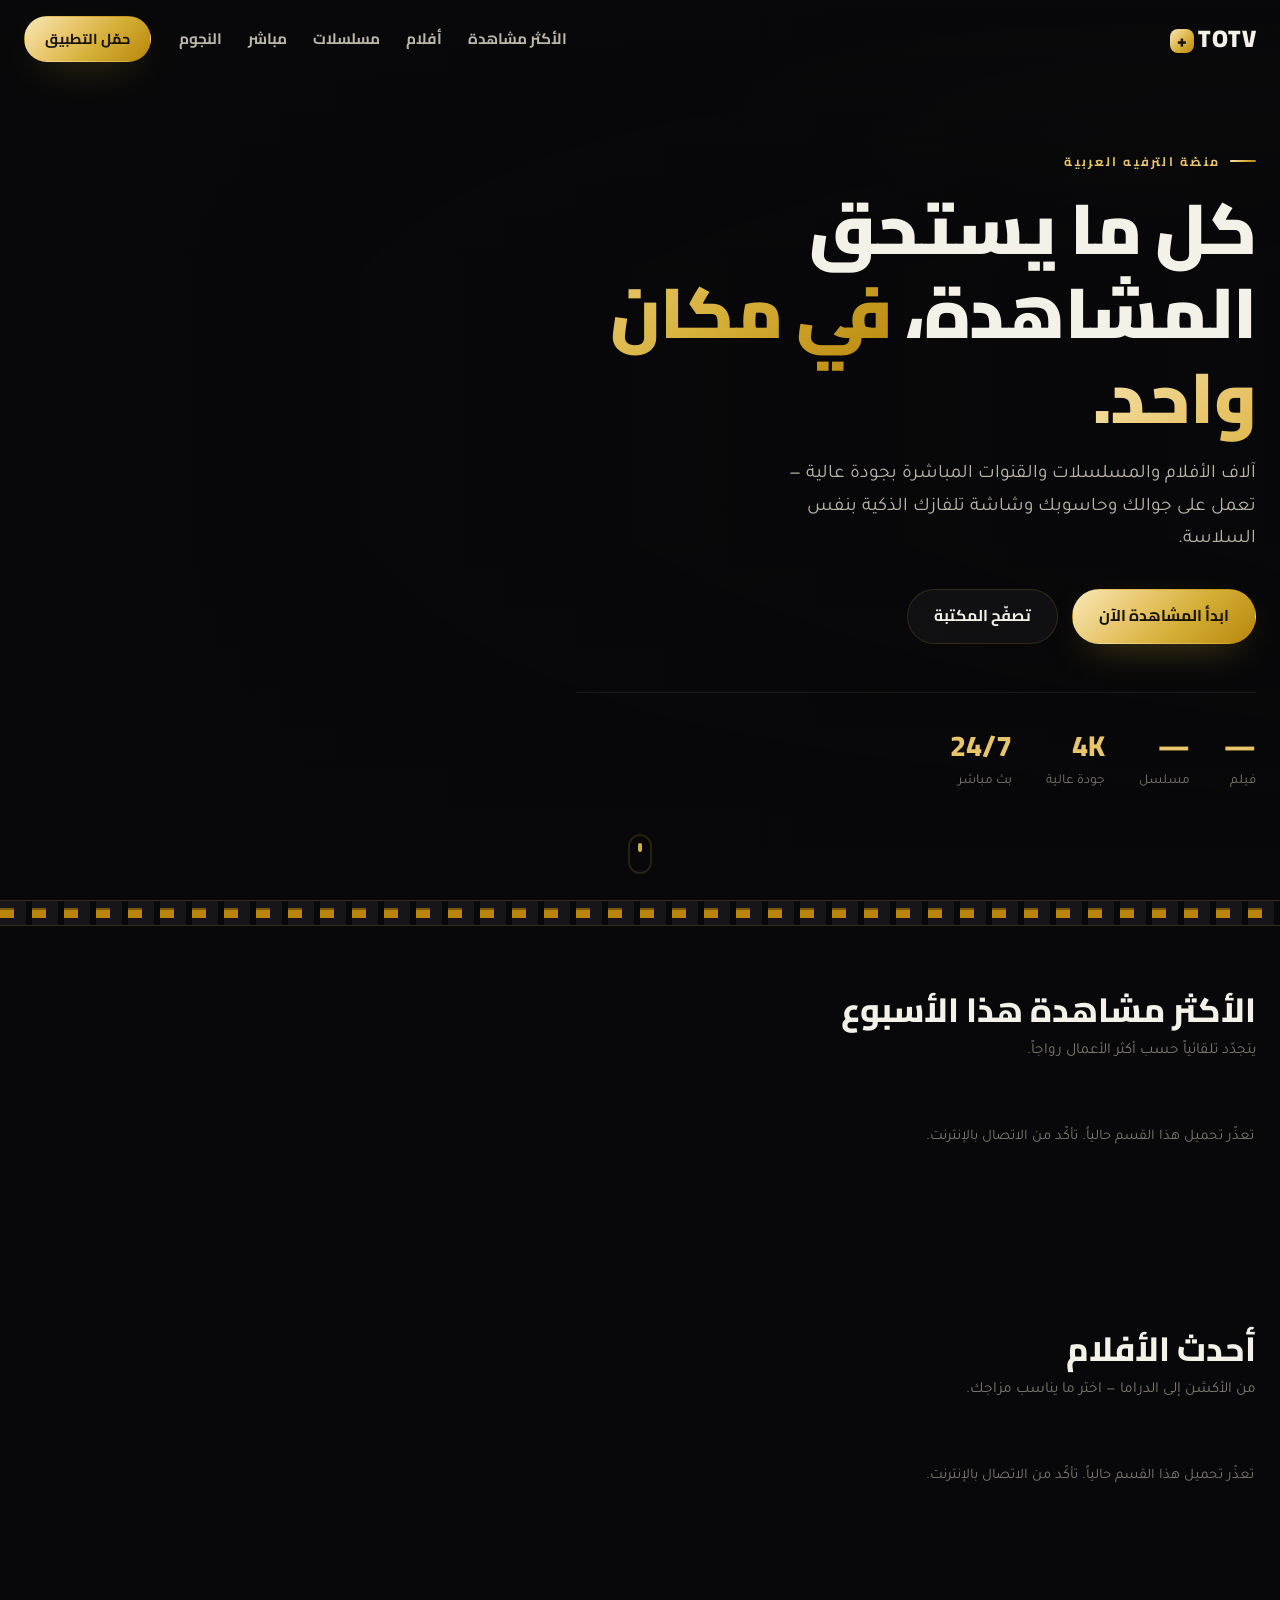
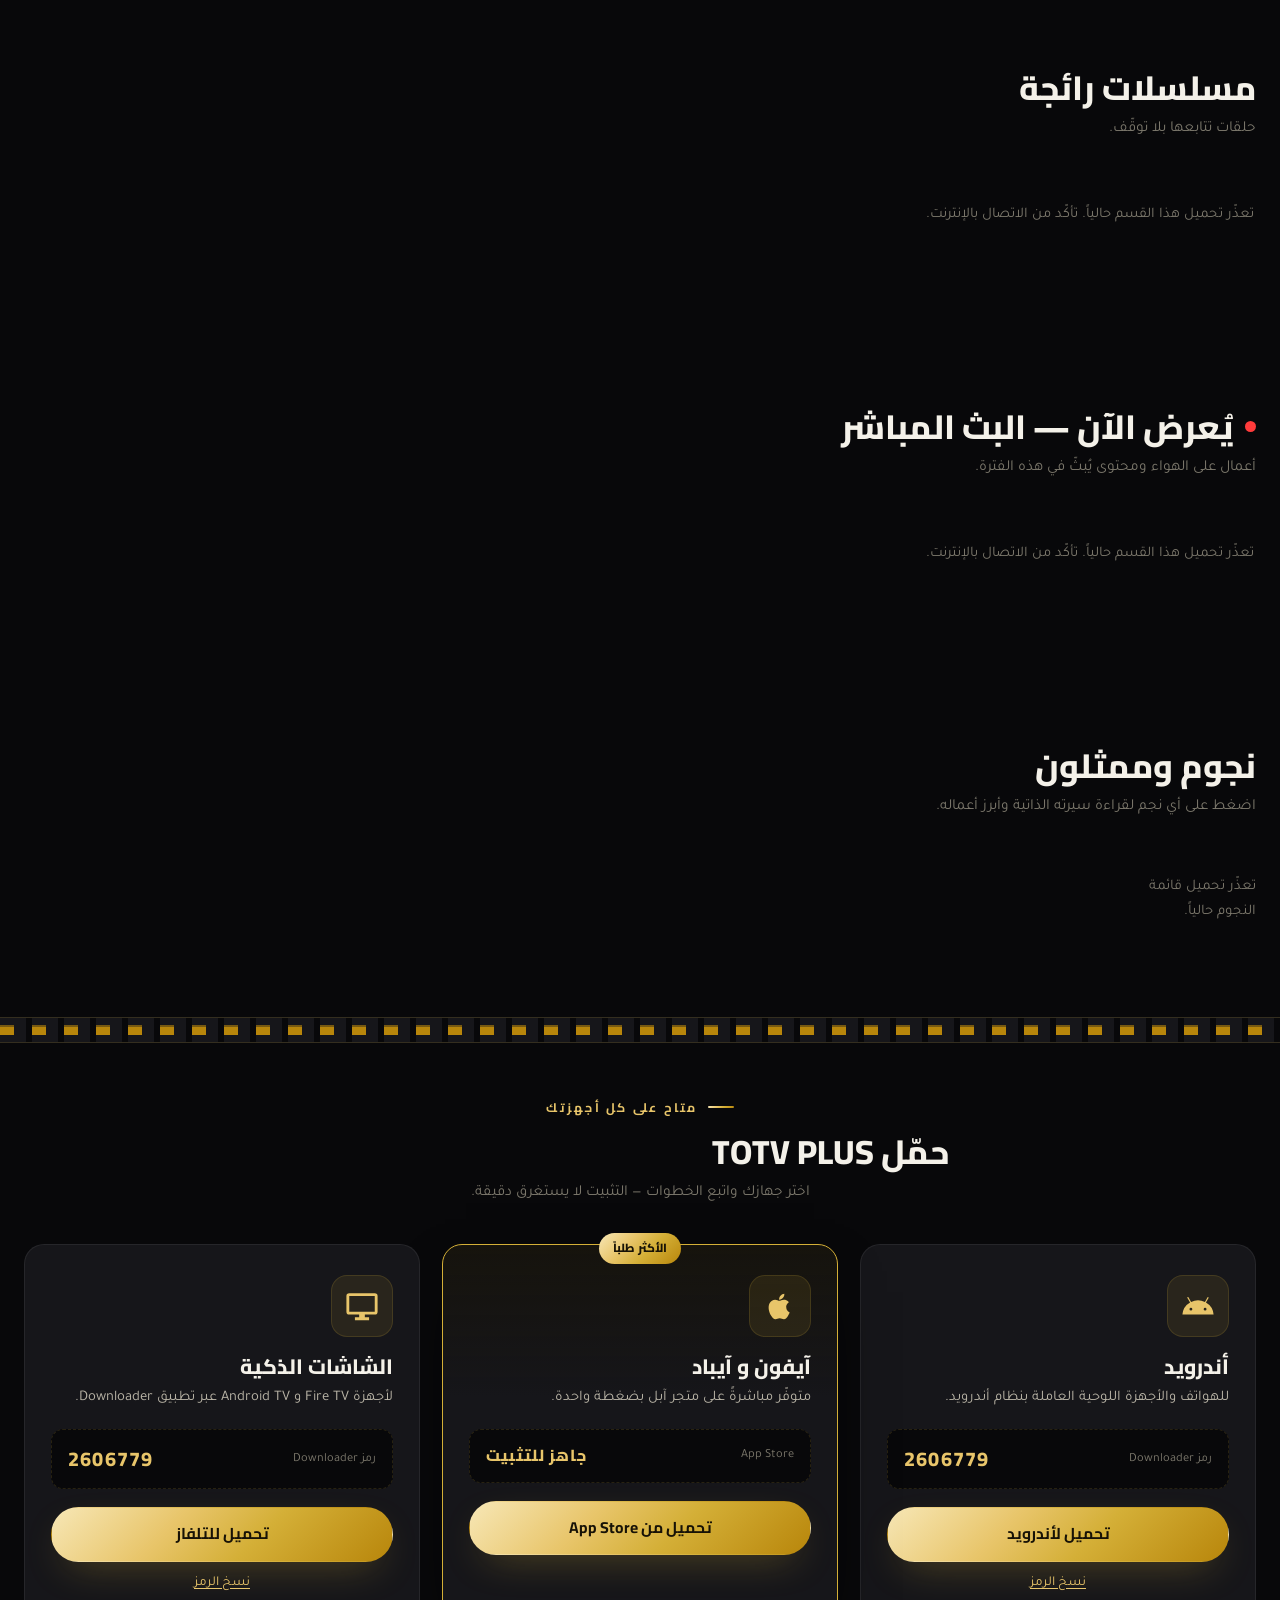
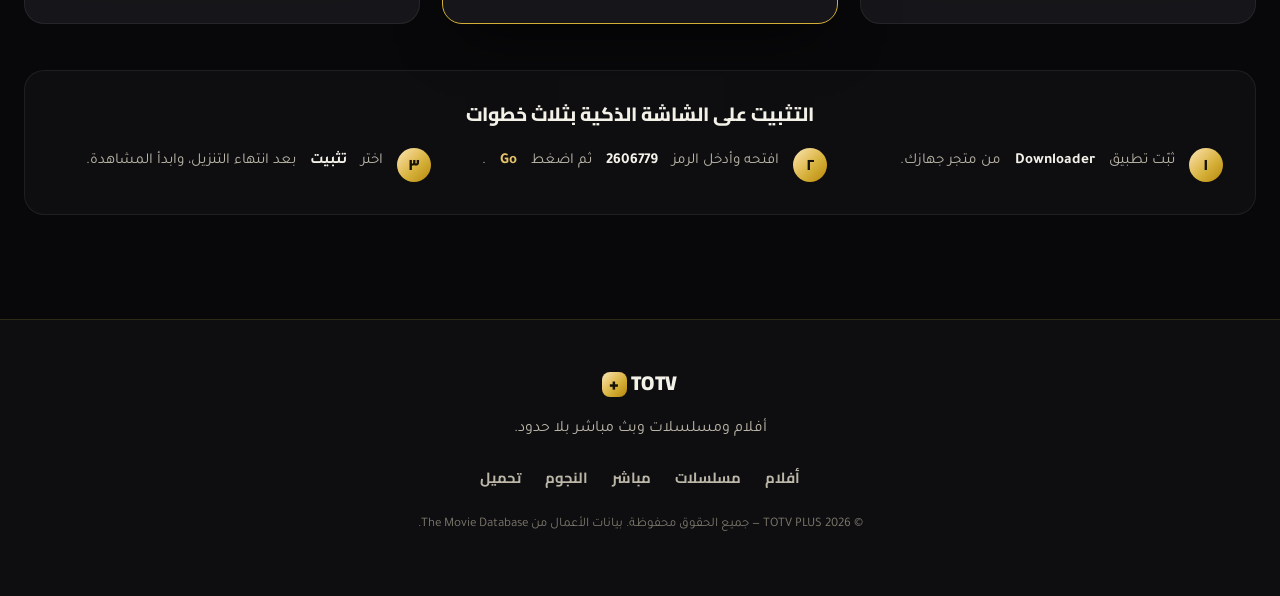
==== index.html @ a24df3a3 "Add files via upload" ====
<!DOCTYPE html>
<html lang="ar" dir="rtl">
<head>
  <meta charset="UTF-8" />
  <meta name="viewport" content="width=device-width, initial-scale=1.0, viewport-fit=cover" />
  <title>TOTV PLUS — أفلام ومسلسلات وبث مباشر بلا حدود</title>
  <meta name="description" content="TOTV PLUS تطبيق ترفيهي عربي لمشاهدة أحدث الأفلام والمسلسلات والبث المباشر بجودة عالية على الجوال والكمبيوتر والشاشات الذكية." />
  <meta name="theme-color" content="#08080A" />

  <!-- مشاركة على وسائل التواصل -->
  <meta property="og:title" content="TOTV PLUS" />
  <meta property="og:description" content="أفلام ومسلسلات وبث مباشر بلا حدود — حمّل التطبيق الآن." />
  <meta property="og:type" content="website" />

  <!-- الخطوط العربية -->
  <link rel="preconnect" href="https://fonts.googleapis.com" />
  <link rel="preconnect" href="https://fonts.gstatic.com" crossorigin />
  <link href="https://fonts.googleapis.com/css2?family=Cairo:wght@500;700;800;900&family=Tajawal:wght@400;500;700&display=swap" rel="stylesheet" />

  <link rel="stylesheet" href="assets/css/style.css" />
</head>
<body>

  <!-- ====================== شريط التنقّل ====================== -->
  <header class="nav" id="nav">
    <div class="nav__inner">
      <a class="brand" href="#top" aria-label="TOTV PLUS الصفحة الرئيسية">
        <span class="brand__mark">TOTV</span><span class="brand__plus">+</span>
      </a>

      <nav class="nav__links" aria-label="التنقّل الرئيسي">
        <a href="#trending">الأكثر مشاهدة</a>
        <a href="#movies">أفلام</a>
        <a href="#series">مسلسلات</a>
        <a href="#live">مباشر</a>
        <a href="#stars">النجوم</a>
      </nav>

      <a href="#download" class="btn btn--gold nav__cta">حمّل التطبيق</a>
    </div>
  </header>

  <main id="top">

    <!-- ====================== الواجهة الرئيسية (Hero) ====================== -->
    <section class="hero" id="hero">
      <!-- جدار البوسترات يُملأ تلقائياً من قاعدة الأفلام -->
      <div class="hero__wall" id="posterWall" aria-hidden="true"></div>
      <div class="hero__veil" aria-hidden="true"></div>

      <div class="hero__content">
        <p class="eyebrow">منصّة الترفيه العربية</p>
        <h1 class="hero__title">
          كل ما يستحق المشاهدة،
          <span class="gold-text">في مكان واحد.</span>
        </h1>
        <p class="hero__sub">
          آلاف الأفلام والمسلسلات والقنوات المباشرة بجودة عالية —
          تعمل على جوالك وحاسوبك وشاشة تلفازك الذكية بنفس السلاسة.
        </p>

        <div class="hero__actions">
          <a href="#download" class="btn btn--gold">ابدأ المشاهدة الآن</a>
          <a href="#trending" class="btn btn--ghost">تصفّح المكتبة</a>
        </div>

        <ul class="hero__stats" id="heroStats">
          <li><strong id="statMovies">—</strong><span>فيلم</span></li>
          <li><strong id="statSeries">—</strong><span>مسلسل</span></li>
          <li><strong>4K</strong><span>جودة عالية</span></li>
          <li><strong>24/7</strong><span>بث مباشر</span></li>
        </ul>
      </div>

      <div class="hero__scroll" aria-hidden="true"><span></span></div>
    </section>

    <!-- شريط شريط الفيلم الفاصل -->
    <div class="filmstrip" role="presentation"></div>

    <!-- ====================== الأكثر مشاهدة ====================== -->
    <section class="rail-section" id="trending">
      <div class="section-head">
        <h2 class="section-title">الأكثر مشاهدة هذا الأسبوع</h2>
        <p class="section-note">يتجدّد تلقائياً حسب أكثر الأعمال رواجاً.</p>
      </div>
      <div class="rail" data-rail="trending" aria-label="الأعمال الرائجة"></div>
    </section>

    <!-- ====================== أفلام ====================== -->
    <section class="rail-section" id="movies">
      <div class="section-head">
        <h2 class="section-title">أحدث الأفلام</h2>
        <p class="section-note">من الأكشن إلى الدراما — اختر ما يناسب مزاجك.</p>
      </div>
      <div class="rail" data-rail="movies" aria-label="قائمة الأفلام"></div>
    </section>

    <!-- ====================== مسلسلات ====================== -->
    <section class="rail-section" id="series">
      <div class="section-head">
        <h2 class="section-title">مسلسلات رائجة</h2>
        <p class="section-note">حلقات تتابعها بلا توقّف.</p>
      </div>
      <div class="rail" data-rail="series" aria-label="قائمة المسلسلات"></div>
    </section>

    <!-- ====================== مباشر ====================== -->
    <section class="rail-section" id="live">
      <div class="section-head">
        <h2 class="section-title">
          <span class="live-dot" aria-hidden="true"></span> يُعرض الآن — البث المباشر
        </h2>
        <p class="section-note">أعمال على الهواء ومحتوى يُبثّ في هذه الفترة.</p>
      </div>
      <div class="rail" data-rail="live" aria-label="المحتوى المباشر"></div>
    </section>

    <!-- ====================== النجوم ====================== -->
    <section class="stars-section" id="stars">
      <div class="section-head">
        <h2 class="section-title">نجوم وممثلون</h2>
        <p class="section-note">اضغط على أي نجم لقراءة سيرته الذاتية وأبرز أعماله.</p>
      </div>
      <div class="stars-grid" id="starsGrid" aria-label="قائمة النجوم"></div>
    </section>

    <div class="filmstrip" role="presentation"></div>

    <!-- ====================== التحميل ====================== -->
    <section class="download" id="download">
      <div class="section-head section-head--center">
        <p class="eyebrow">متاح على كل أجهزتك</p>
        <h2 class="section-title">حمّل TOTV PLUS</h2>
        <p class="section-note">اختر جهازك واتبع الخطوات — التثبيت لا يستغرق دقيقة.</p>
      </div>

      <div class="dl-grid">
        <!-- أندرويد -->
        <article class="dl-card">
          <div class="dl-card__icon" aria-hidden="true">
            <svg viewBox="0 0 24 24" width="34" height="34"><path fill="currentColor" d="M17.6 9.48l1.84-3.18a.4.4 0 00-.69-.4l-1.86 3.23a11.4 11.4 0 00-9.78 0L5.25 5.9a.4.4 0 10-.69.4L6.4 9.48A10.8 10.8 0 001 18h22a10.8 10.8 0 00-5.4-8.52M7 15.25a1 1 0 110-2 1 1 0 010 2m10 0a1 1 0 110-2 1 1 0 010 2"/></svg>
          </div>
          <h3>أندرويد</h3>
          <p>للهواتف والأجهزة اللوحية العاملة بنظام أندرويد.</p>
          <div class="dl-code">
            <span class="dl-code__label">رمز Downloader</span>
            <span class="dl-code__value" id="codeAndroid">2606779</span>
          </div>
          <a class="btn btn--gold btn--block" id="btnAndroid" href="#" target="_blank" rel="noopener">تحميل لأندرويد</a>
          <button class="dl-copy" data-copy="androidCode">نسخ الرمز</button>
        </article>

        <!-- آيفون -->
        <article class="dl-card dl-card--feature">
          <div class="dl-card__icon" aria-hidden="true">
            <svg viewBox="0 0 24 24" width="34" height="34"><path fill="currentColor" d="M16.36 12.78c-.02-2.3 1.88-3.4 1.96-3.46-1.07-1.56-2.73-1.78-3.32-1.8-1.41-.14-2.76.83-3.48.83-.72 0-1.83-.81-3-.79-1.55.02-2.98.9-3.78 2.29-1.61 2.8-.41 6.94 1.16 9.21.77 1.11 1.69 2.36 2.9 2.31 1.16-.05 1.6-.75 3-.75 1.39 0 1.79.75 3.01.72 1.24-.02 2.03-1.13 2.79-2.25.88-1.29 1.24-2.54 1.26-2.6-.03-.01-2.42-.93-2.44-3.66M14.1 6.24c.64-.78 1.07-1.85.95-2.94-.92.04-2.04.62-2.7 1.39-.59.68-1.11 1.78-.97 2.83 1.03.08 2.08-.52 2.72-1.28"/></svg>
          </div>
          <h3>آيفون و آيباد</h3>
          <p>متوفّر مباشرةً على متجر آبل بضغطة واحدة.</p>
          <div class="dl-code dl-code--store">
            <span class="dl-code__label">App Store</span>
            <span class="dl-code__value">جاهز للتثبيت</span>
          </div>
          <a class="btn btn--gold btn--block" id="btnIos" href="#" target="_blank" rel="noopener">تحميل من App Store</a>
          <span class="dl-card__tag">الأكثر طلباً</span>
        </article>

        <!-- الشاشات الذكية -->
        <article class="dl-card">
          <div class="dl-card__icon" aria-hidden="true">
            <svg viewBox="0 0 24 24" width="34" height="34"><path fill="currentColor" d="M21 3H3a2 2 0 00-2 2v11a2 2 0 002 2h7v2H7v2h10v-2h-3v-2h7a2 2 0 002-2V5a2 2 0 00-2-2m0 13H3V5h18z"/></svg>
          </div>
          <h3>الشاشات الذكية</h3>
          <p>لأجهزة Fire TV و Android TV عبر تطبيق Downloader.</p>
          <div class="dl-code">
            <span class="dl-code__label">رمز Downloader</span>
            <span class="dl-code__value" id="codeTv">2606779</span>
          </div>
          <a class="btn btn--gold btn--block" id="btnTv" href="#" target="_blank" rel="noopener">تحميل للتلفاز</a>
          <button class="dl-copy" data-copy="tvCode">نسخ الرمز</button>
        </article>
      </div>

      <!-- خطوات التثبيت على التلفاز -->
      <div class="dl-steps">
        <h3 class="dl-steps__title">التثبيت على الشاشة الذكية بثلاث خطوات</h3>
        <ol class="dl-steps__list">
          <li><span>١</span> ثبّت تطبيق <strong>Downloader</strong> من متجر جهازك.</li>
          <li><span>٢</span> افتحه وأدخل الرمز <strong>2606779</strong> ثم اضغط <em>Go</em>.</li>
          <li><span>٣</span> اختر <strong>تثبيت</strong> بعد انتهاء التنزيل، وابدأ المشاهدة.</li>
        </ol>
      </div>
    </section>

  </main>

  <!-- ====================== التذييل ====================== -->
  <footer class="footer">
    <div class="footer__inner">
      <a class="brand brand--sm" href="#top">
        <span class="brand__mark">TOTV</span><span class="brand__plus">+</span>
      </a>
      <p class="footer__tag">أفلام ومسلسلات وبث مباشر بلا حدود.</p>
      <nav class="footer__links" aria-label="روابط التذييل">
        <a href="#movies">أفلام</a>
        <a href="#series">مسلسلات</a>
        <a href="#live">مباشر</a>
        <a href="#stars">النجوم</a>
        <a href="#download">تحميل</a>
      </nav>
      <p class="footer__copy">© <span id="year"></span> TOTV PLUS — جميع الحقوق محفوظة. بيانات الأعمال من The Movie Database.</p>
    </div>
  </footer>

  <!-- ====================== نافذة التفاصيل ====================== -->
  <div class="modal" id="modal" aria-hidden="true" role="dialog" aria-modal="true" aria-label="تفاصيل العمل">
    <div class="modal__overlay" data-close></div>
    <div class="modal__panel" id="modalPanel" tabindex="-1">
      <button class="modal__close" data-close aria-label="إغلاق">✕</button>
      <div class="modal__body" id="modalBody"><!-- يُملأ ديناميكياً --></div>
    </div>
  </div>

  <!-- تنبيه النسخ -->
  <div class="toast" id="toast" role="status" aria-live="polite"></div>

  <script src="assets/js/config.js"></script>
  <script src="assets/js/app.js"></script>
</body>
</html>
---- assets/css/style.css ----
/* =========================================================
   TOTV PLUS — نظام التصميم (أسود / ذهبي)
   ========================================================= */

:root{
  /* الخلفيات */
  --black-900:#08080A;
  --black-800:#0E0E11;
  --black-700:#16161A;
  --black-600:#1E1E23;

  /* الذهبي */
  --gold-100:#F7E7B6;
  --gold-300:#E8C56A;
  --gold-500:#D4AF37;
  --gold-700:#B8860B;
  --gold-grad:linear-gradient(135deg,#F7E7B6 0%,#E8C56A 35%,#D4AF37 60%,#B8860B 100%);

  /* النصوص */
  --ink:#F4F1E9;
  --ink-dim:#BBB6A8;
  --ink-mute:#7C786C;

  /* خطوط وحدود */
  --line:rgba(212,175,55,.16);
  --line-soft:rgba(255,255,255,.07);

  --radius:14px;
  --radius-lg:20px;
  --shadow:0 24px 60px -24px rgba(0,0,0,.85);
  --shadow-gold:0 14px 40px -16px rgba(212,175,55,.45);

  --maxw:1280px;
  --ease:cubic-bezier(.2,.7,.2,1);
}

*{box-sizing:border-box}
html{scroll-behavior:smooth}
body{
  margin:0;
  background:var(--black-900);
  color:var(--ink);
  font-family:"Tajawal",system-ui,sans-serif;
  font-size:16px;
  line-height:1.7;
  -webkit-font-smoothing:antialiased;
  overflow-x:hidden;
}
/* خلفية ذهبية خافتة عامة */
body::before{
  content:"";position:fixed;inset:0;z-index:-2;pointer-events:none;
  background:
    radial-gradient(900px 500px at 88% -8%,rgba(212,175,55,.10),transparent 60%),
    radial-gradient(800px 600px at 0% 100%,rgba(184,134,11,.07),transparent 55%);
}
a{color:inherit;text-decoration:none}
h1,h2,h3{font-family:"Cairo",sans-serif;font-weight:800;line-height:1.2;margin:0}
img{display:block;max-width:100%}
ul,ol{margin:0;padding:0;list-style:none}

::selection{background:var(--gold-500);color:#1a1408}

/* ---------- عناصر مساعدة ---------- */
.gold-text{
  background:var(--gold-grad);
  -webkit-background-clip:text;background-clip:text;color:transparent;
}
.eyebrow{
  font-family:"Cairo",sans-serif;font-weight:700;font-size:.78rem;
  letter-spacing:.18em;color:var(--gold-300);text-transform:none;
  margin:0 0 14px;display:inline-flex;align-items:center;gap:10px;
}
.eyebrow::before{content:"";width:26px;height:2px;background:var(--gold-grad);border-radius:2px}

/* ---------- الأزرار ---------- */
.btn{
  display:inline-flex;align-items:center;justify-content:center;gap:8px;
  padding:13px 26px;border-radius:999px;font-family:"Cairo",sans-serif;font-weight:700;
  font-size:.98rem;cursor:pointer;border:1px solid transparent;transition:.25s var(--ease);
  white-space:nowrap;
}
.btn--gold{
  background:var(--gold-grad);color:#171206;box-shadow:var(--shadow-gold);
}
.btn--gold:hover{transform:translateY(-2px);filter:brightness(1.06)}
.btn--ghost{
  background:rgba(255,255,255,.04);color:var(--ink);border-color:var(--line);
}
.btn--ghost:hover{border-color:var(--gold-500);color:var(--gold-100)}
.btn--block{width:100%}

/* ---------- شريط التنقّل ---------- */
.nav{
  position:fixed;top:0;inset-inline:0;z-index:50;
  transition:background .3s var(--ease),border-color .3s var(--ease);
  border-bottom:1px solid transparent;
}
.nav.is-scrolled{
  background:rgba(8,8,10,.82);backdrop-filter:blur(14px);
  border-bottom-color:var(--line);
}
.nav__inner{
  max-width:var(--maxw);margin:0 auto;padding:16px 24px;
  display:flex;align-items:center;gap:28px;
}
.brand{display:inline-flex;align-items:baseline;font-family:"Cairo",sans-serif;font-weight:900;font-size:1.5rem;letter-spacing:.02em}
.brand__mark{color:var(--ink)}
.brand__plus{
  color:#171206;background:var(--gold-grad);
  margin-inline-start:4px;padding:0 7px;border-radius:8px;font-size:1.1rem;
  line-height:1.4;box-shadow:var(--shadow-gold);
}
.brand--sm{font-size:1.25rem}
.nav__links{display:flex;gap:26px;margin-inline-start:auto}
.nav__links a{
  font-family:"Cairo",sans-serif;font-weight:700;font-size:.95rem;color:var(--ink-dim);
  position:relative;padding:4px 0;transition:color .2s;
}
.nav__links a:hover{color:var(--gold-100)}
.nav__links a::after{
  content:"";position:absolute;inset-inline:0;bottom:-3px;height:2px;
  background:var(--gold-grad);transform:scaleX(0);transform-origin:right;transition:transform .25s var(--ease);
}
.nav__links a:hover::after{transform:scaleX(1)}
.nav__cta{padding:10px 20px;font-size:.9rem}

/* ---------- الواجهة الرئيسية ---------- */
.hero{position:relative;min-height:100svh;display:flex;align-items:center;overflow:hidden;padding:120px 24px 80px}
.hero__wall{
  position:absolute;inset:-8% -4%;z-index:0;
  display:grid;grid-template-columns:repeat(8,1fr);gap:10px;
  transform:rotate(-4deg) scale(1.15);opacity:.5;
  animation:wallDrift 60s linear infinite alternate;
}
.hero__wall img{width:100%;aspect-ratio:2/3;object-fit:cover;border-radius:8px}
@keyframes wallDrift{from{transform:rotate(-4deg) scale(1.15) translateY(0)}to{transform:rotate(-4deg) scale(1.15) translateY(-6%)}}
.hero__veil{
  position:absolute;inset:0;z-index:1;
  background:
    linear-gradient(90deg,var(--black-900) 8%,rgba(8,8,10,.78) 45%,rgba(8,8,10,.45) 100%),
    linear-gradient(0deg,var(--black-900) 4%,transparent 40%,transparent 70%,var(--black-900) 100%);
}
.hero__content{position:relative;z-index:2;max-width:680px;width:100%;margin-inline-end:auto}
.hero__title{font-size:clamp(2.4rem,6vw,4.4rem);font-weight:900;letter-spacing:-.01em}
.hero__sub{font-size:clamp(1rem,2vw,1.2rem);color:var(--ink-dim);margin:20px 0 32px;max-width:46ch}
.hero__actions{display:flex;flex-wrap:wrap;gap:14px}
.hero__stats{display:flex;flex-wrap:wrap;gap:34px;margin-top:48px;padding-top:28px;border-top:1px solid var(--line-soft)}
.hero__stats li{display:flex;flex-direction:column}
.hero__stats strong{font-family:"Cairo",sans-serif;font-size:1.8rem;font-weight:800;color:var(--gold-300)}
.hero__stats span{font-size:.85rem;color:var(--ink-mute)}
.hero__scroll{position:absolute;bottom:26px;left:50%;transform:translateX(-50%);z-index:2;width:24px;height:40px;border:2px solid var(--line);border-radius:14px;display:flex;justify-content:center;padding-top:7px}
.hero__scroll span{width:4px;height:9px;background:var(--gold-500);border-radius:3px;animation:scrollDot 1.6s infinite}
@keyframes scrollDot{0%{opacity:0;transform:translateY(-4px)}50%{opacity:1}100%{opacity:0;transform:translateY(10px)}}

/* ---------- شريط الفيلم (التوقيع البصري) ---------- */
.filmstrip{
  height:26px;background:var(--black-700);
  border-block:1px solid var(--line);
  background-image:
    repeating-linear-gradient(90deg,transparent 0 26px,rgba(8,8,10,1) 26px 32px),
    repeating-linear-gradient(90deg,var(--gold-700) 0 14px,transparent 14px 32px);
  background-size:32px 100%,32px 8px;
  background-position:0 0,0 9px;
  background-repeat:repeat-x;
  position:relative;
}
.filmstrip::after{content:"";position:absolute;inset-inline:0;bottom:9px;height:8px;
  background:repeating-linear-gradient(90deg,var(--gold-700) 0 14px,transparent 14px 32px);opacity:.6}

/* ---------- أقسام العرض ---------- */
.rail-section,.stars-section,.download{max-width:var(--maxw);margin:0 auto;padding:64px 24px}
.section-head{margin-bottom:26px}
.section-head--center{text-align:center;max-width:620px;margin-inline:auto}
.section-title{font-size:clamp(1.5rem,3.4vw,2.1rem);display:flex;align-items:center;gap:12px}
.section-note{color:var(--ink-mute);margin:8px 0 0;font-size:.96rem}
.live-dot{width:11px;height:11px;border-radius:50%;background:#ff3b3b;box-shadow:0 0 0 0 rgba(255,59,59,.6);animation:pulse 1.6s infinite}
@keyframes pulse{0%{box-shadow:0 0 0 0 rgba(255,59,59,.5)}70%{box-shadow:0 0 0 9px rgba(255,59,59,0)}100%{box-shadow:0 0 0 0 rgba(255,59,59,0)}}

/* ---------- الصفوف الأفقية ---------- */
.rail{
  display:flex;gap:18px;overflow-x:auto;padding:6px 2px 22px;
  scroll-snap-type:x mandatory;scrollbar-width:thin;scrollbar-color:var(--gold-700) transparent;
}
.rail::-webkit-scrollbar{height:8px}
.rail::-webkit-scrollbar-thumb{background:var(--gold-700);border-radius:8px}
.rail::-webkit-scrollbar-track{background:transparent}

.card{
  flex:0 0 auto;width:186px;scroll-snap-align:start;cursor:pointer;
  border-radius:var(--radius);overflow:hidden;position:relative;
  background:var(--black-700);border:1px solid var(--line-soft);
  transition:transform .3s var(--ease),border-color .3s var(--ease),box-shadow .3s var(--ease);
}
.card:hover,.card:focus-visible{
  transform:translateY(-6px);border-color:var(--gold-500);box-shadow:var(--shadow);outline:none;
}
.card__poster{width:100%;aspect-ratio:2/3;object-fit:cover;background:var(--black-600)}
.card__rank{
  position:absolute;top:10px;inset-inline-start:10px;z-index:2;
  min-width:30px;height:30px;padding:0 6px;border-radius:8px;
  display:flex;align-items:center;justify-content:center;
  font-family:"Cairo",sans-serif;font-weight:800;font-size:.85rem;color:#171206;
  background:var(--gold-grad);box-shadow:var(--shadow-gold);
}
.card__rate{
  position:absolute;top:10px;inset-inline-end:10px;z-index:2;
  display:flex;align-items:center;gap:3px;font-size:.78rem;font-weight:700;
  background:rgba(8,8,10,.78);color:var(--gold-300);padding:4px 8px;border-radius:999px;border:1px solid var(--line);
}
.card__meta{padding:11px 12px 13px}
.card__title{font-family:"Cairo",sans-serif;font-weight:700;font-size:.95rem;color:var(--ink);
  display:-webkit-box;-webkit-line-clamp:1;line-clamp:1;-webkit-box-orient:vertical;overflow:hidden}
.card__sub{font-size:.78rem;color:var(--ink-mute);margin-top:3px}

/* بطاقة هيكلية أثناء التحميل */
.skeleton{flex:0 0 auto;width:186px;height:330px;border-radius:var(--radius);
  background:linear-gradient(100deg,var(--black-700) 30%,var(--black-600) 50%,var(--black-700) 70%);
  background-size:200% 100%;animation:shimmer 1.3s infinite}
@keyframes shimmer{from{background-position:200% 0}to{background-position:-200% 0}}

/* ---------- شبكة النجوم ---------- */
.stars-grid{display:grid;grid-template-columns:repeat(auto-fill,minmax(132px,1fr));gap:24px}
.star{text-align:center;cursor:pointer}
.star__photo{
  width:118px;height:118px;border-radius:50%;object-fit:cover;margin:0 auto 12px;
  border:2px solid var(--line);background:var(--black-600);
  transition:border-color .3s var(--ease),transform .3s var(--ease);
}
.star:hover .star__photo,.star:focus-visible .star__photo{
  border-color:var(--gold-500);transform:scale(1.05);box-shadow:var(--shadow-gold);outline:none;
}
.star__name{font-family:"Cairo",sans-serif;font-weight:700;font-size:.92rem}
.star__known{font-size:.76rem;color:var(--ink-mute);margin-top:2px}

/* ---------- قسم التحميل ---------- */
.download{padding-top:50px}
.dl-grid{display:grid;grid-template-columns:repeat(3,1fr);gap:22px;margin-top:38px}
.dl-card{
  position:relative;background:var(--black-700);border:1px solid var(--line-soft);
  border-radius:var(--radius-lg);padding:30px 26px;display:flex;flex-direction:column;
  transition:border-color .3s var(--ease),transform .3s var(--ease);
}
.dl-card:hover{border-color:var(--line);transform:translateY(-4px)}
.dl-card--feature{
  border-color:var(--gold-500);
  background:linear-gradient(180deg,rgba(212,175,55,.07),var(--black-700) 40%);
  box-shadow:var(--shadow);
}
.dl-card__icon{
  width:62px;height:62px;border-radius:16px;display:flex;align-items:center;justify-content:center;
  color:var(--gold-300);background:rgba(212,175,55,.10);border:1px solid var(--line);margin-bottom:18px;
}
.dl-card h3{font-size:1.3rem;margin-bottom:6px}
.dl-card p{color:var(--ink-dim);font-size:.92rem;margin:0 0 18px;flex:0 0 auto}
.dl-code{
  display:flex;align-items:center;justify-content:space-between;gap:10px;
  background:var(--black-900);border:1px dashed var(--line);border-radius:12px;
  padding:12px 16px;margin-bottom:18px;
}
.dl-code__label{font-size:.78rem;color:var(--ink-mute)}
.dl-code__value{font-family:"Cairo",sans-serif;font-weight:800;font-size:1.25rem;color:var(--gold-300);letter-spacing:.06em}
.dl-code--store .dl-code__value{font-size:1rem}
.dl-copy{
  margin-top:12px;background:none;border:none;color:var(--gold-300);font-family:"Tajawal";
  font-size:.85rem;cursor:pointer;align-self:center;text-decoration:underline;text-underline-offset:3px;
}
.dl-copy:hover{color:var(--gold-100)}
.dl-card__tag{
  position:absolute;top:-12px;inset-inline-start:50%;transform:translateX(50%);
  background:var(--gold-grad);color:#171206;font-family:"Cairo";font-weight:800;font-size:.74rem;
  padding:5px 14px;border-radius:999px;box-shadow:var(--shadow-gold);
}

/* خطوات التلفاز */
.dl-steps{margin-top:46px;background:var(--black-800);border:1px solid var(--line-soft);border-radius:var(--radius-lg);padding:32px}
.dl-steps__title{font-size:1.2rem;margin-bottom:22px;text-align:center}
.dl-steps__list{display:grid;grid-template-columns:repeat(3,1fr);gap:22px}
.dl-steps__list li{display:flex;gap:14px;align-items:flex-start;color:var(--ink-dim);font-size:.95rem}
.dl-steps__list span{
  flex:0 0 auto;width:34px;height:34px;border-radius:50%;display:flex;align-items:center;justify-content:center;
  font-family:"Cairo";font-weight:800;color:#171206;background:var(--gold-grad);
}
.dl-steps__list strong{color:var(--ink)}
.dl-steps__list em{font-style:normal;color:var(--gold-300);font-weight:700}

/* ---------- التذييل ---------- */
.footer{border-top:1px solid var(--line);background:var(--black-800);margin-top:40px}
.footer__inner{max-width:var(--maxw);margin:0 auto;padding:46px 24px;text-align:center}
.footer__tag{color:var(--ink-dim);margin:14px 0 22px}
.footer__links{display:flex;justify-content:center;flex-wrap:wrap;gap:24px;margin-bottom:24px}
.footer__links a{color:var(--ink-dim);font-family:"Cairo";font-weight:700;font-size:.92rem}
.footer__links a:hover{color:var(--gold-300)}
.footer__copy{color:var(--ink-mute);font-size:.82rem}

/* ---------- نافذة التفاصيل ---------- */
.modal{position:fixed;inset:0;z-index:90;display:none}
.modal.is-open{display:block}
.modal__overlay{position:absolute;inset:0;background:rgba(4,4,6,.82);backdrop-filter:blur(6px)}
.modal__panel{
  position:absolute;inset-inline:0;bottom:0;top:5vh;margin-inline:auto;max-width:920px;
  background:var(--black-800);border:1px solid var(--line);border-radius:24px 24px 0 0;
  overflow:hidden auto;box-shadow:var(--shadow);animation:rise .35s var(--ease);
}
@keyframes rise{from{transform:translateY(40px);opacity:0}to{transform:translateY(0);opacity:1}}
.modal__close{
  position:absolute;top:16px;inset-inline-end:16px;z-index:5;width:40px;height:40px;border-radius:50%;
  border:1px solid var(--line);background:rgba(8,8,10,.7);color:var(--ink);font-size:1rem;cursor:pointer;
  display:flex;align-items:center;justify-content:center;transition:.2s;
}
.modal__close:hover{background:var(--gold-500);color:#171206;border-color:transparent}

.detail__hero{position:relative;min-height:320px;display:flex;align-items:flex-end}
.detail__backdrop{position:absolute;inset:0;object-fit:cover;width:100%;height:100%}
.detail__hero::after{content:"";position:absolute;inset:0;background:linear-gradient(0deg,var(--black-800) 6%,rgba(14,14,17,.4) 60%,transparent)}
.detail__head{position:relative;z-index:2;display:flex;gap:22px;padding:26px;align-items:flex-end}
.detail__poster{width:128px;flex:0 0 auto;border-radius:12px;border:1px solid var(--line);box-shadow:var(--shadow)}
.detail__titles h2{font-size:clamp(1.5rem,4vw,2.2rem)}
.detail__year{color:var(--gold-300);font-family:"Cairo";font-weight:700;margin-top:4px}
.detail__chips{display:flex;flex-wrap:wrap;gap:8px;margin-top:12px}
.chip{font-size:.78rem;padding:5px 12px;border-radius:999px;background:rgba(255,255,255,.05);border:1px solid var(--line);color:var(--ink-dim)}
.chip--rate{background:rgba(212,175,55,.12);color:var(--gold-300);border-color:var(--line);font-weight:700}

.detail__body{padding:8px 26px 30px}
.detail__label{font-family:"Cairo";font-weight:800;color:var(--gold-300);font-size:1.05rem;margin:24px 0 10px}
.detail__overview{color:var(--ink-dim);line-height:1.9}
.cast-row{display:flex;gap:16px;overflow-x:auto;padding:6px 0 12px;scrollbar-width:thin;scrollbar-color:var(--gold-700) transparent}
.cast{flex:0 0 auto;width:96px;text-align:center;cursor:pointer}
.cast img{width:80px;height:80px;border-radius:50%;object-fit:cover;border:2px solid var(--line);margin:0 auto 8px;background:var(--black-600);transition:.25s}
.cast:hover img{border-color:var(--gold-500)}
.cast__name{font-size:.8rem;font-weight:700;font-family:"Cairo";display:-webkit-box;-webkit-line-clamp:2;line-clamp:2;-webkit-box-orient:vertical;overflow:hidden}
.cast__role{font-size:.72rem;color:var(--ink-mute)}

/* صفحة الممثل داخل النافذة */
.person__top{display:flex;gap:22px;padding:30px 26px 10px;align-items:flex-start;flex-wrap:wrap}
.person__photo{width:150px;border-radius:16px;border:1px solid var(--line);flex:0 0 auto;box-shadow:var(--shadow)}
.person__info h2{font-size:clamp(1.5rem,4vw,2rem)}
.person__facts{display:flex;flex-wrap:wrap;gap:8px;margin-top:10px}
.person__bio{color:var(--ink-dim);line-height:1.95;margin-top:14px;white-space:pre-line}
.back-link{display:inline-flex;align-items:center;gap:6px;color:var(--gold-300);font-family:"Cairo";font-weight:700;cursor:pointer;margin:18px 26px 0;background:none;border:none;font-size:.95rem}
.back-link:hover{color:var(--gold-100)}
.works-grid{display:grid;grid-template-columns:repeat(auto-fill,minmax(120px,1fr));gap:16px;padding:4px 26px 30px}
.work{cursor:pointer;border-radius:10px;overflow:hidden;border:1px solid var(--line-soft);transition:.25s}
.work:hover{border-color:var(--gold-500);transform:translateY(-4px)}
.work img{width:100%;aspect-ratio:2/3;object-fit:cover;background:var(--black-600)}
.work__t{padding:8px 9px;font-size:.78rem;font-weight:700;font-family:"Cairo";display:-webkit-box;-webkit-line-clamp:1;line-clamp:1;-webkit-box-orient:vertical;overflow:hidden}

.empty-note{color:var(--ink-mute);padding:14px 0;font-size:.92rem}

/* ---------- تنبيه النسخ ---------- */
.toast{
  position:fixed;bottom:24px;left:50%;transform:translateX(-50%) translateY(20px);
  background:var(--gold-grad);color:#171206;font-family:"Cairo";font-weight:700;
  padding:12px 24px;border-radius:999px;box-shadow:var(--shadow-gold);
  opacity:0;pointer-events:none;transition:.3s var(--ease);z-index:120;
}
.toast.is-show{opacity:1;transform:translateX(-50%) translateY(0)}

/* =========================================================
   التجاوب — الجوال / أندرويد
   ========================================================= */
@media (max-width:860px){
  .nav__links{display:none}
  .hero__wall{grid-template-columns:repeat(5,1fr)}
  .dl-grid{grid-template-columns:1fr}
  .dl-steps__list{grid-template-columns:1fr}
  .modal__panel{top:0;border-radius:0}
  .detail__head{flex-direction:column;align-items:flex-start}
  .detail__poster{width:104px}
}
@media (max-width:560px){
  .nav__inner{padding:13px 16px;gap:14px}
  .rail-section,.stars-section,.download{padding:46px 16px}
  .hero{padding:104px 16px 60px}
  .hero__stats{gap:22px}
  .hero__stats strong{font-size:1.4rem}
  .card{width:142px}
  .skeleton{width:142px;height:255px}
  .stars-grid{grid-template-columns:repeat(auto-fill,minmax(104px,1fr));gap:16px}
  .star__photo{width:92px;height:92px}
  .nav__cta{padding:9px 15px;font-size:.82rem}
}

/* =========================================================
   التجاوب — الشاشات الذكية والتلفاز (كبيرة جداً)
   ========================================================= */
@media (min-width:1700px){
  body{font-size:19px}
  :root{--maxw:1560px}
  .card{width:230px}
  .hero__title{font-size:5rem}
  .star__photo{width:140px;height:140px}
}
/* تكبير مؤشّر التركيز ليناسب التحكّم بريموت التلفاز */
@media (pointer:coarse),(min-width:1700px){
  .card:focus-visible,.star:focus-visible,.btn:focus-visible,.work:focus-visible,.cast:focus-visible{
    outline:3px solid var(--gold-300);outline-offset:3px;
  }
}
a:focus-visible,button:focus-visible{outline:2px solid var(--gold-300);outline-offset:2px;border-radius:6px}

/* احترام تقليل الحركة */
@media (prefers-reduced-motion:reduce){
  *{animation:none!important;transition:none!important;scroll-behavior:auto!important}
}
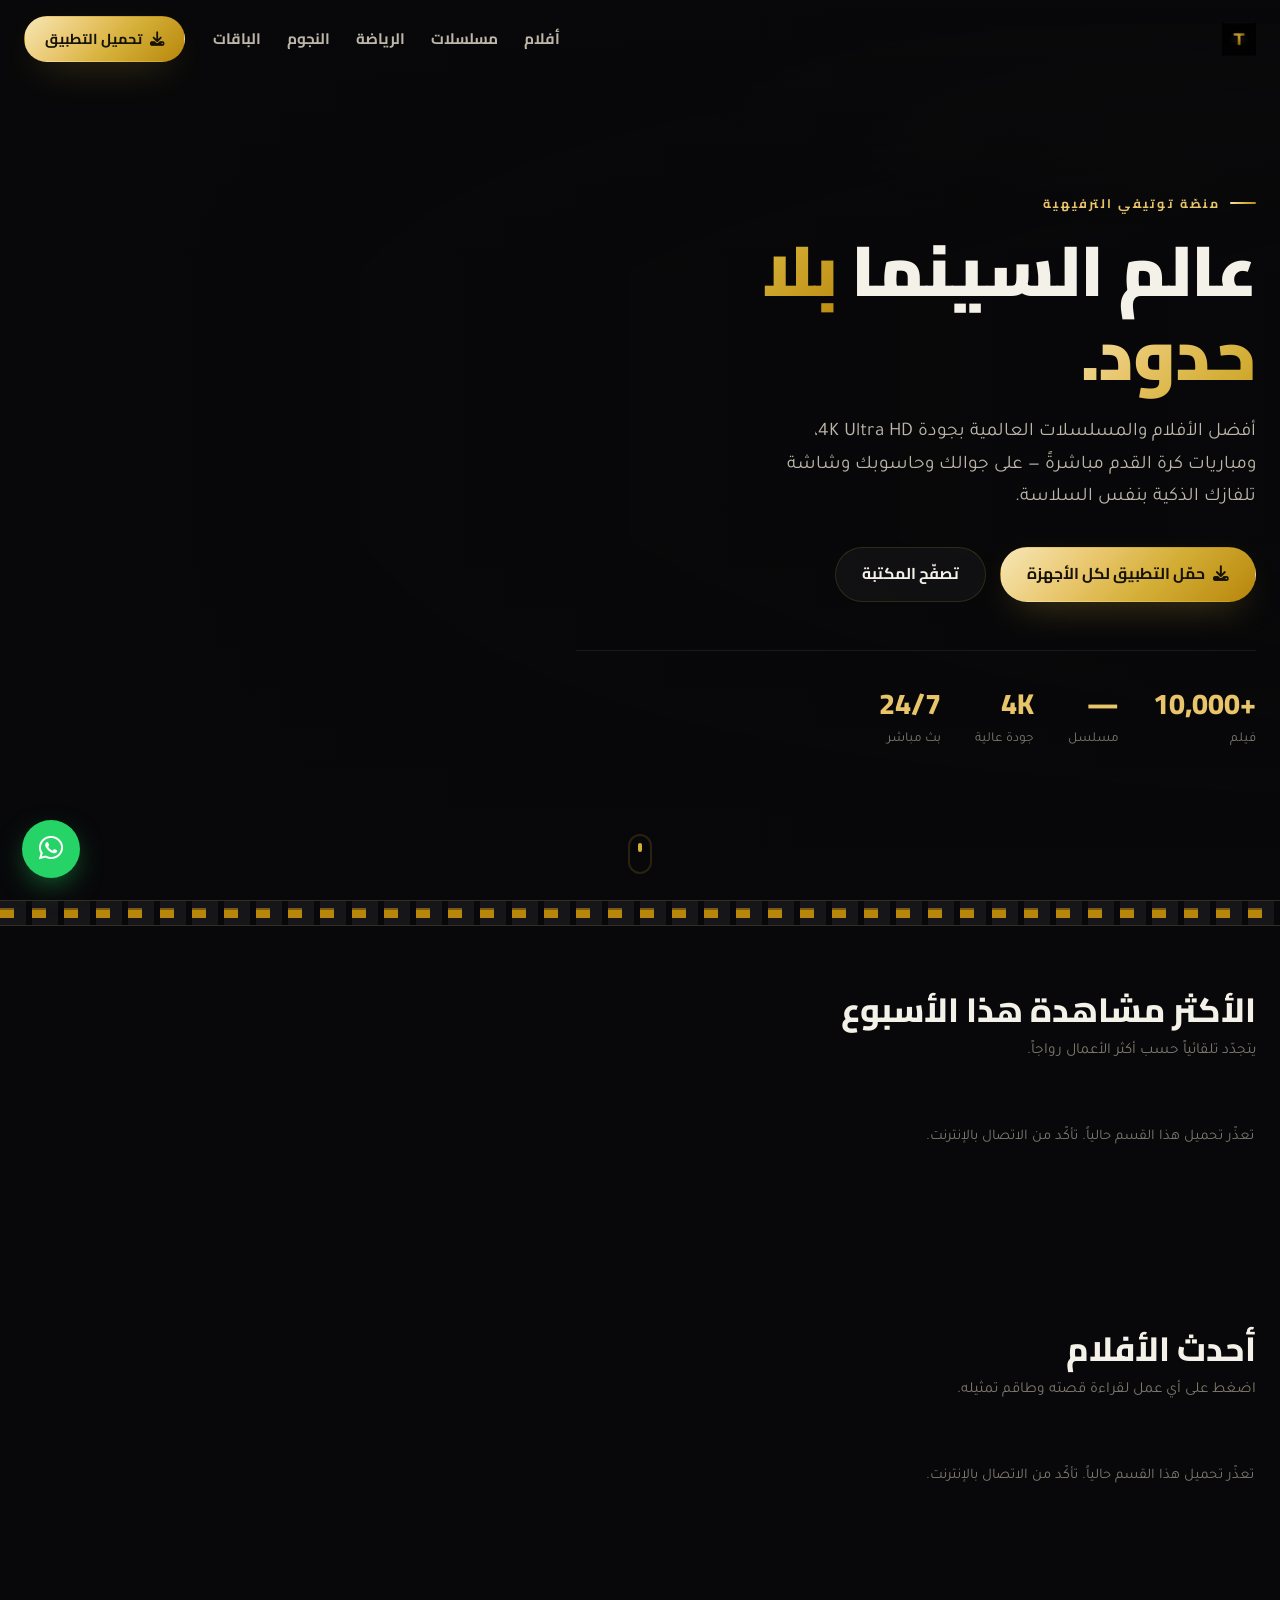
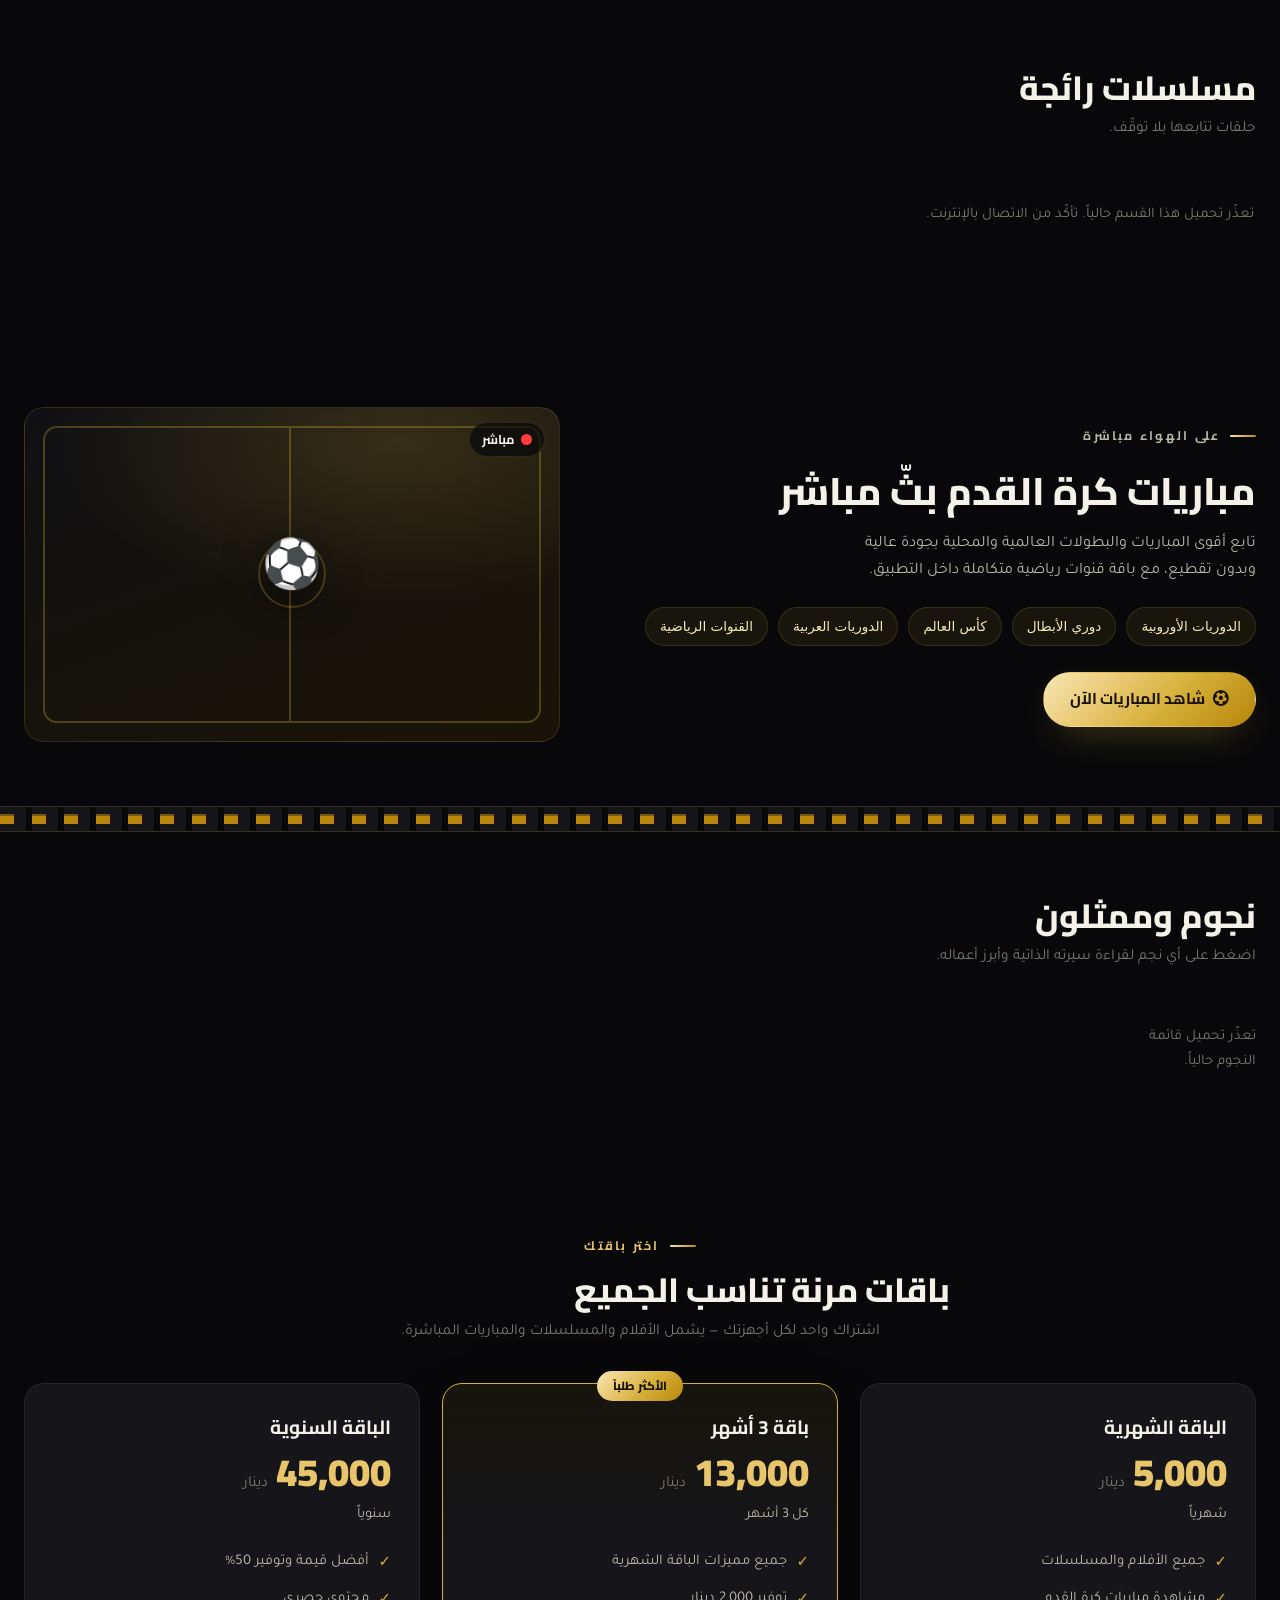
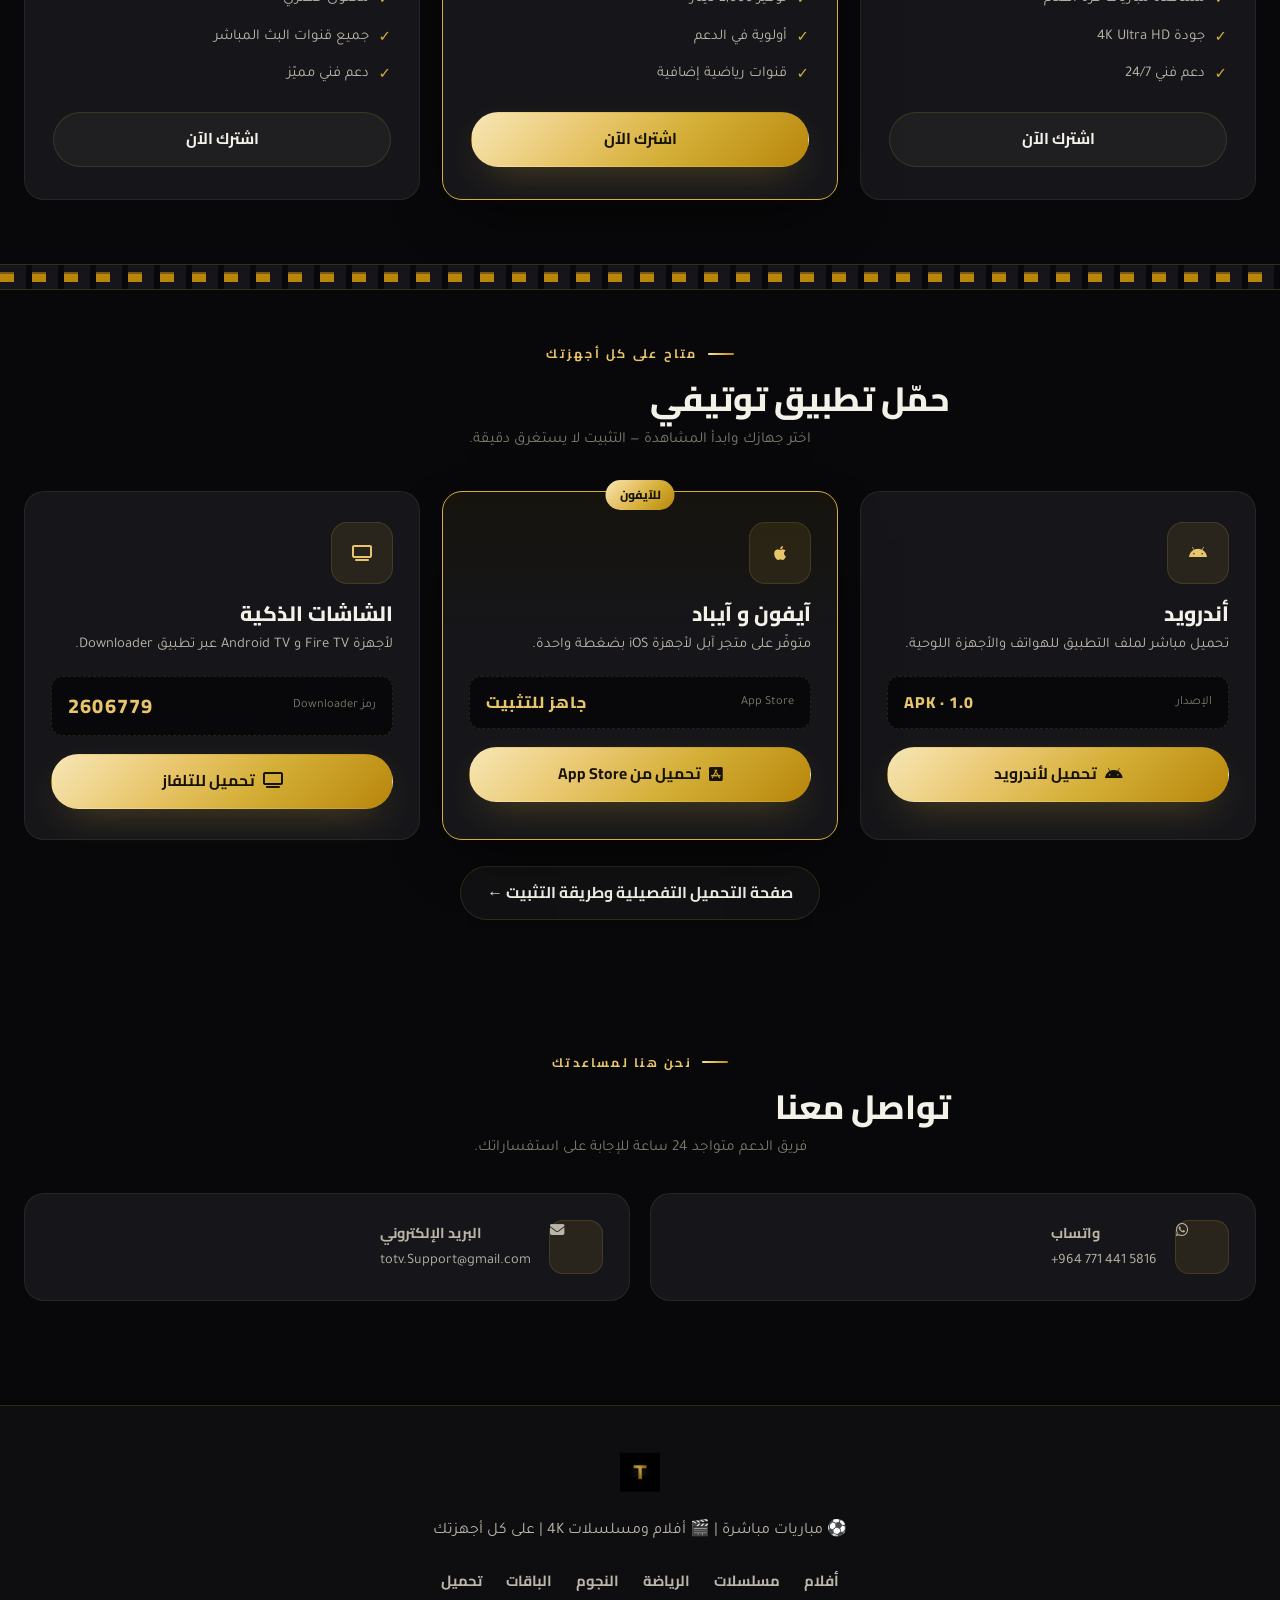
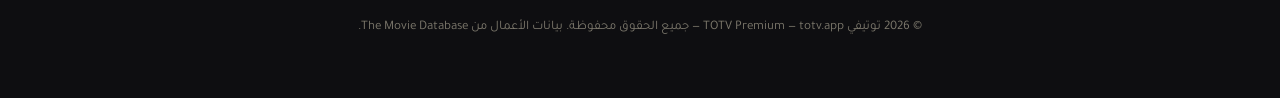
==== commit 9285c1e5: "Add files via upload" ====
--- a/index.html
+++ b/index.html
@@ -3,79 +3,107 @@
 <head>
   <meta charset="UTF-8" />
   <meta name="viewport" content="width=device-width, initial-scale=1.0, viewport-fit=cover" />
-  <title>TOTV PLUS — أفلام ومسلسلات وبث مباشر بلا حدود</title>
-  <meta name="description" content="TOTV PLUS تطبيق ترفيهي عربي لمشاهدة أحدث الأفلام والمسلسلات والبث المباشر بجودة عالية على الجوال والكمبيوتر والشاشات الذكية." />
+  <title>تحميل تطبيق +TOTV | توتيفي - عالم السينما بلا حدود</title>
+
+  <!-- FAVICON -->
+  <link rel="icon" type="image/png" sizes="32x32" href="logo44.png" />
+  <link rel="icon" type="image/png" sizes="16x16" href="logo44.png" />
+  <link rel="shortcut icon" href="logo44.png" />
+  <link rel="apple-touch-icon" href="Icon-180.png" />
   <meta name="theme-color" content="#08080A" />
 
-  <!-- مشاركة على وسائل التواصل -->
-  <meta property="og:title" content="TOTV PLUS" />
-  <meta property="og:description" content="أفلام ومسلسلات وبث مباشر بلا حدود — حمّل التطبيق الآن." />
+  <!-- SEO -->
+  <meta name="description" content="تحميل تطبيق توتيفي TOTV الرسمي - منصة مشاهدة الأفلام والمسلسلات العالمية بجودة 4K Ultra HD ومباريات كرة القدم مباشرة. أكثر من 10,000 فيلم ومسلسل. حمل تطبيق توتيفي الآن." />
+  <meta name="keywords" content="تحميل تطبيق totv, تحميل totv, totv app, تطبيق totv, تنزيل totv, totv plus, TOTV, توتيفي, تحميل توتيفي, تطبيق توتيفي, توتيفي بلس, totv tv, مشاهدة أفلام, أفلام 4K, مسلسلات عالمية, مباريات كرة القدم مباشر, totv للاندرويد, توتيفي apk" />
+  <meta name="author" content="TOTV" />
+  <meta name="robots" content="index, follow, max-snippet:-1, max-image-preview:large" />
+  <link rel="canonical" href="https://totv.app" />
+
+  <!-- OPEN GRAPH -->
+  <meta property="og:title" content="تحميل تطبيق توتيفي TOTV | عالم السينما بلا حدود" />
+  <meta property="og:description" content="استمتع بأفضل الأفلام والمسلسلات العالمية بجودة 4K Ultra HD ومباريات كرة القدم مباشرة. أكثر من 10,000 فيلم ومسلسل." />
+  <meta property="og:image" content="https://totv.app/logo44.png" />
   <meta property="og:type" content="website" />
-
-  <!-- الخطوط العربية -->
+  <meta property="og:url" content="https://totv.app" />
+  <meta property="og:site_name" content="توتيفي TOTV" />
+  <meta name="twitter:card" content="summary_large_image" />
+  <meta name="twitter:title" content="تحميل تطبيق توتيفي TOTV" />
+  <meta name="twitter:description" content="منصة مشاهدة الأفلام والمسلسلات بجودة 4K Ultra HD ومباريات مباشرة" />
+  <meta name="twitter:image" content="https://totv.app/logo44.png" />
+
+  <!-- Google Analytics -->
+  <script async src="https://www.googletagmanager.com/gtag/js?id=G-1BZCE09S24"></script>
+  <script>
+    window.dataLayer = window.dataLayer || [];
+    function gtag(){dataLayer.push(arguments);}
+    gtag('js', new Date());
+    gtag('config', 'G-1BZCE09S24');
+  </script>
+
+  <!-- STRUCTURED DATA -->
+  <script type="application/ld+json">
+  {"@context":"https://schema.org","@type":"WebSite","name":"توتيفي TOTV","url":"https://totv.app","alternateName":"توتيفي","description":"تحميل تطبيق توتيفي TOTV لمشاهدة الأفلام والمسلسلات العالمية بجودة 4K Ultra HD"}
+  </script>
+  <script type="application/ld+json">
+  {"@context":"https://schema.org","@type":"SoftwareApplication","name":"توتيفي TOTV","applicationCategory":"Entertainment","operatingSystem":"Android, iOS","description":"تطبيق توتيفي TOTV لمشاهدة الأفلام والمسلسلات بجودة 4K Ultra HD ومباريات كرة القدم مباشرة","offers":{"@type":"Offer","price":"5000","priceCurrency":"IQD"}}
+  </script>
+  <script type="application/ld+json">
+  {"@context":"https://schema.org","@type":"Organization","name":"توتيفي TOTV","url":"https://totv.app","logo":"https://totv.app/logo44.png","sameAs":["https://wa.me/9647714415816","mailto:totv.Support@gmail.com"]}
+  </script>
+
+  <!-- الخطوط والأيقونات -->
   <link rel="preconnect" href="https://fonts.googleapis.com" />
   <link rel="preconnect" href="https://fonts.gstatic.com" crossorigin />
   <link href="https://fonts.googleapis.com/css2?family=Cairo:wght@500;700;800;900&family=Tajawal:wght@400;500;700&display=swap" rel="stylesheet" />
-
+  <link rel="stylesheet" href="https://cdnjs.cloudflare.com/ajax/libs/font-awesome/6.5.1/css/all.min.css" />
   <link rel="stylesheet" href="assets/css/style.css" />
 </head>
 <body>
 
-  <!-- ====================== شريط التنقّل ====================== -->
+  <!-- ====================== الشريط ====================== -->
   <header class="nav" id="nav">
     <div class="nav__inner">
-      <a class="brand" href="#top" aria-label="TOTV PLUS الصفحة الرئيسية">
-        <span class="brand__mark">TOTV</span><span class="brand__plus">+</span>
+      <a class="brand brand--logo" href="#top" aria-label="توتيفي TOTV الصفحة الرئيسية">
+        <img src="logo44.png" alt="توتيفي TOTV" class="brand__logo" />
       </a>
-
       <nav class="nav__links" aria-label="التنقّل الرئيسي">
-        <a href="#trending">الأكثر مشاهدة</a>
         <a href="#movies">أفلام</a>
         <a href="#series">مسلسلات</a>
-        <a href="#live">مباشر</a>
+        <a href="#sports">الرياضة</a>
         <a href="#stars">النجوم</a>
+        <a href="#pricing">الباقات</a>
       </nav>
-
-      <a href="#download" class="btn btn--gold nav__cta">حمّل التطبيق</a>
+      <a href="download.html" class="btn btn--gold nav__cta"><i class="fas fa-download"></i> تحميل التطبيق</a>
     </div>
   </header>
 
   <main id="top">
 
-    <!-- ====================== الواجهة الرئيسية (Hero) ====================== -->
+    <!-- ====================== الواجهة ====================== -->
     <section class="hero" id="hero">
-      <!-- جدار البوسترات يُملأ تلقائياً من قاعدة الأفلام -->
       <div class="hero__wall" id="posterWall" aria-hidden="true"></div>
       <div class="hero__veil" aria-hidden="true"></div>
-
       <div class="hero__content">
-        <p class="eyebrow">منصّة الترفيه العربية</p>
-        <h1 class="hero__title">
-          كل ما يستحق المشاهدة،
-          <span class="gold-text">في مكان واحد.</span>
-        </h1>
+        <p class="eyebrow">منصّة توتيفي الترفيهية</p>
+        <h1 class="hero__title">عالم السينما <span class="gold-text">بلا حدود.</span></h1>
         <p class="hero__sub">
-          آلاف الأفلام والمسلسلات والقنوات المباشرة بجودة عالية —
-          تعمل على جوالك وحاسوبك وشاشة تلفازك الذكية بنفس السلاسة.
+          أفضل الأفلام والمسلسلات العالمية بجودة 4K Ultra HD، ومباريات كرة القدم مباشرةً —
+          على جوالك وحاسوبك وشاشة تلفازك الذكية بنفس السلاسة.
         </p>
-
         <div class="hero__actions">
-          <a href="#download" class="btn btn--gold">ابدأ المشاهدة الآن</a>
-          <a href="#trending" class="btn btn--ghost">تصفّح المكتبة</a>
+          <a href="download.html" class="btn btn--gold" id="btnHeroDownload"><i class="fas fa-download"></i> حمّل التطبيق لكل الأجهزة</a>
+          <a href="#movies" class="btn btn--ghost">تصفّح المكتبة</a>
         </div>
-
-        <ul class="hero__stats" id="heroStats">
-          <li><strong id="statMovies">—</strong><span>فيلم</span></li>
+        <ul class="hero__stats">
+          <li><strong id="statMovies">+10,000</strong><span>فيلم</span></li>
           <li><strong id="statSeries">—</strong><span>مسلسل</span></li>
           <li><strong>4K</strong><span>جودة عالية</span></li>
           <li><strong>24/7</strong><span>بث مباشر</span></li>
         </ul>
       </div>
-
       <div class="hero__scroll" aria-hidden="true"><span></span></div>
     </section>
 
-    <!-- شريط شريط الفيلم الفاصل -->
     <div class="filmstrip" role="presentation"></div>
 
     <!-- ====================== الأكثر مشاهدة ====================== -->
@@ -91,7 +119,7 @@
     <section class="rail-section" id="movies">
       <div class="section-head">
         <h2 class="section-title">أحدث الأفلام</h2>
-        <p class="section-note">من الأكشن إلى الدراما — اختر ما يناسب مزاجك.</p>
+        <p class="section-note">اضغط على أي عمل لقراءة قصته وطاقم تمثيله.</p>
       </div>
       <div class="rail" data-rail="movies" aria-label="قائمة الأفلام"></div>
     </section>
@@ -105,16 +133,28 @@
       <div class="rail" data-rail="series" aria-label="قائمة المسلسلات"></div>
     </section>
 
-    <!-- ====================== مباشر ====================== -->
-    <section class="rail-section" id="live">
-      <div class="section-head">
-        <h2 class="section-title">
-          <span class="live-dot" aria-hidden="true"></span> يُعرض الآن — البث المباشر
-        </h2>
-        <p class="section-note">أعمال على الهواء ومحتوى يُبثّ في هذه الفترة.</p>
-      </div>
-      <div class="rail" data-rail="live" aria-label="المحتوى المباشر"></div>
-    </section>
+    <!-- ====================== الرياضة ====================== -->
+    <section class="sports" id="sports">
+      <div class="sports__head">
+        <div class="sports__copy">
+          <p class="eyebrow">على الهواء مباشرة</p>
+          <h2>مباريات كرة القدم بثّ مباشر</h2>
+          <p>تابع أقوى المباريات والبطولات العالمية والمحلية بجودة عالية وبدون تقطيع، مع باقة قنوات رياضية متكاملة داخل التطبيق.</p>
+          <div class="sports__list">
+            <span>الدوريات الأوروبية</span><span>دوري الأبطال</span><span>كأس العالم</span>
+            <span>الدوريات العربية</span><span>القنوات الرياضية</span>
+          </div>
+          <a href="download.html" class="btn btn--gold"><i class="fas fa-futbol"></i> شاهد المباريات الآن</a>
+        </div>
+        <div class="sports__visual" aria-hidden="true">
+          <span class="sports__live"><span class="live-dot"></span> مباشر</span>
+          <div class="pitch"></div>
+          <div class="sports__ball">⚽</div>
+        </div>
+      </div>
+    </section>
+
+    <div class="filmstrip" role="presentation"></div>
 
     <!-- ====================== النجوم ====================== -->
     <section class="stars-section" id="stars">
@@ -125,105 +165,100 @@
       <div class="stars-grid" id="starsGrid" aria-label="قائمة النجوم"></div>
     </section>
 
+    <!-- ====================== الباقات ====================== -->
+    <section class="pricing" id="pricing">
+      <div class="section-head section-head--center">
+        <p class="eyebrow">اختر باقتك</p>
+        <h2 class="section-title">باقات مرنة تناسب الجميع</h2>
+        <p class="section-note">اشتراك واحد لكل أجهزتك — يشمل الأفلام والمسلسلات والمباريات المباشرة.</p>
+      </div>
+      <div class="plans" id="plansGrid"></div>
+    </section>
+
     <div class="filmstrip" role="presentation"></div>
 
-    <!-- ====================== التحميل ====================== -->
+    <!-- ====================== التحميل لكل الأجهزة ====================== -->
     <section class="download" id="download">
       <div class="section-head section-head--center">
         <p class="eyebrow">متاح على كل أجهزتك</p>
-        <h2 class="section-title">حمّل TOTV PLUS</h2>
-        <p class="section-note">اختر جهازك واتبع الخطوات — التثبيت لا يستغرق دقيقة.</p>
-      </div>
-
+        <h2 class="section-title">حمّل تطبيق توتيفي</h2>
+        <p class="section-note">اختر جهازك وابدأ المشاهدة — التثبيت لا يستغرق دقيقة.</p>
+      </div>
       <div class="dl-grid">
-        <!-- أندرويد -->
         <article class="dl-card">
-          <div class="dl-card__icon" aria-hidden="true">
-            <svg viewBox="0 0 24 24" width="34" height="34"><path fill="currentColor" d="M17.6 9.48l1.84-3.18a.4.4 0 00-.69-.4l-1.86 3.23a11.4 11.4 0 00-9.78 0L5.25 5.9a.4.4 0 10-.69.4L6.4 9.48A10.8 10.8 0 001 18h22a10.8 10.8 0 00-5.4-8.52M7 15.25a1 1 0 110-2 1 1 0 010 2m10 0a1 1 0 110-2 1 1 0 010 2"/></svg>
-          </div>
+          <div class="dl-card__icon"><i class="fab fa-android"></i></div>
           <h3>أندرويد</h3>
-          <p>للهواتف والأجهزة اللوحية العاملة بنظام أندرويد.</p>
-          <div class="dl-code">
-            <span class="dl-code__label">رمز Downloader</span>
-            <span class="dl-code__value" id="codeAndroid">2606779</span>
-          </div>
-          <a class="btn btn--gold btn--block" id="btnAndroid" href="#" target="_blank" rel="noopener">تحميل لأندرويد</a>
-          <button class="dl-copy" data-copy="androidCode">نسخ الرمز</button>
+          <p>تحميل مباشر لملف التطبيق للهواتف والأجهزة اللوحية.</p>
+          <div class="dl-code"><span class="dl-code__label">الإصدار</span><span class="dl-code__value" style="font-size:1rem">APK · 1.0</span></div>
+          <a class="btn btn--gold btn--block" id="btnAndroid" href="#"><i class="fab fa-android"></i> تحميل لأندرويد</a>
         </article>
 
-        <!-- آيفون -->
         <article class="dl-card dl-card--feature">
-          <div class="dl-card__icon" aria-hidden="true">
-            <svg viewBox="0 0 24 24" width="34" height="34"><path fill="currentColor" d="M16.36 12.78c-.02-2.3 1.88-3.4 1.96-3.46-1.07-1.56-2.73-1.78-3.32-1.8-1.41-.14-2.76.83-3.48.83-.72 0-1.83-.81-3-.79-1.55.02-2.98.9-3.78 2.29-1.61 2.8-.41 6.94 1.16 9.21.77 1.11 1.69 2.36 2.9 2.31 1.16-.05 1.6-.75 3-.75 1.39 0 1.79.75 3.01.72 1.24-.02 2.03-1.13 2.79-2.25.88-1.29 1.24-2.54 1.26-2.6-.03-.01-2.42-.93-2.44-3.66M14.1 6.24c.64-.78 1.07-1.85.95-2.94-.92.04-2.04.62-2.7 1.39-.59.68-1.11 1.78-.97 2.83 1.03.08 2.08-.52 2.72-1.28"/></svg>
-          </div>
+          <div class="dl-card__icon"><i class="fab fa-apple"></i></div>
           <h3>آيفون و آيباد</h3>
-          <p>متوفّر مباشرةً على متجر آبل بضغطة واحدة.</p>
-          <div class="dl-code dl-code--store">
-            <span class="dl-code__label">App Store</span>
-            <span class="dl-code__value">جاهز للتثبيت</span>
-          </div>
-          <a class="btn btn--gold btn--block" id="btnIos" href="#" target="_blank" rel="noopener">تحميل من App Store</a>
-          <span class="dl-card__tag">الأكثر طلباً</span>
+          <p>متوفّر على متجر آبل لأجهزة iOS بضغطة واحدة.</p>
+          <div class="dl-code dl-code--store"><span class="dl-code__label">App Store</span><span class="dl-code__value">جاهز للتثبيت</span></div>
+          <a class="btn btn--gold btn--block" id="btnIos" href="#" target="_blank" rel="noopener"><i class="fab fa-app-store-ios"></i> تحميل من App Store</a>
+          <span class="dl-card__tag">للآيفون</span>
         </article>
 
-        <!-- الشاشات الذكية -->
         <article class="dl-card">
-          <div class="dl-card__icon" aria-hidden="true">
-            <svg viewBox="0 0 24 24" width="34" height="34"><path fill="currentColor" d="M21 3H3a2 2 0 00-2 2v11a2 2 0 002 2h7v2H7v2h10v-2h-3v-2h7a2 2 0 002-2V5a2 2 0 00-2-2m0 13H3V5h18z"/></svg>
-          </div>
+          <div class="dl-card__icon"><i class="fas fa-tv"></i></div>
           <h3>الشاشات الذكية</h3>
           <p>لأجهزة Fire TV و Android TV عبر تطبيق Downloader.</p>
-          <div class="dl-code">
-            <span class="dl-code__label">رمز Downloader</span>
-            <span class="dl-code__value" id="codeTv">2606779</span>
-          </div>
-          <a class="btn btn--gold btn--block" id="btnTv" href="#" target="_blank" rel="noopener">تحميل للتلفاز</a>
-          <button class="dl-copy" data-copy="tvCode">نسخ الرمز</button>
+          <div class="dl-code"><span class="dl-code__label">رمز Downloader</span><span class="dl-code__value" id="codeTv">2606779</span></div>
+          <a class="btn btn--gold btn--block" id="btnTv" href="#" target="_blank" rel="noopener"><i class="fas fa-tv"></i> تحميل للتلفاز</a>
         </article>
       </div>
-
-      <!-- خطوات التثبيت على التلفاز -->
-      <div class="dl-steps">
-        <h3 class="dl-steps__title">التثبيت على الشاشة الذكية بثلاث خطوات</h3>
-        <ol class="dl-steps__list">
-          <li><span>١</span> ثبّت تطبيق <strong>Downloader</strong> من متجر جهازك.</li>
-          <li><span>٢</span> افتحه وأدخل الرمز <strong>2606779</strong> ثم اضغط <em>Go</em>.</li>
-          <li><span>٣</span> اختر <strong>تثبيت</strong> بعد انتهاء التنزيل، وابدأ المشاهدة.</li>
-        </ol>
-      </div>
-    </section>
-
+      <div style="text-align:center;margin-top:26px">
+        <a href="download.html" class="btn btn--ghost">صفحة التحميل التفصيلية وطريقة التثبيت ←</a>
+      </div>
+    </section>
+
+    <!-- ====================== التواصل ====================== -->
+    <section class="contact" id="contact">
+      <div class="section-head section-head--center">
+        <p class="eyebrow">نحن هنا لمساعدتك</p>
+        <h2 class="section-title">تواصل معنا</h2>
+        <p class="section-note">فريق الدعم متواجد 24 ساعة للإجابة على استفساراتك.</p>
+      </div>
+      <div class="contact__grid">
+        <a class="contact__card" id="waCard" href="#" target="_blank" rel="noopener">
+          <span class="contact__icon"><i class="fab fa-whatsapp"></i></span>
+          <span><b>واتساب</b><span id="waLabel">+964 771 441 5816</span></span>
+        </a>
+        <a class="contact__card" id="mailCard" href="#">
+          <span class="contact__icon"><i class="fas fa-envelope"></i></span>
+          <span><b>البريد الإلكتروني</b><span id="mailLabel">totv.Support@gmail.com</span></span>
+        </a>
+      </div>
+    </section>
   </main>
 
   <!-- ====================== التذييل ====================== -->
   <footer class="footer">
     <div class="footer__inner">
-      <a class="brand brand--sm" href="#top">
-        <span class="brand__mark">TOTV</span><span class="brand__plus">+</span>
-      </a>
-      <p class="footer__tag">أفلام ومسلسلات وبث مباشر بلا حدود.</p>
+      <a class="brand brand--logo" href="#top"><img src="logo44.png" alt="توتيفي TOTV" class="brand__logo" style="height:40px;margin:0 auto"></a>
+      <p class="footer__tag">⚽ مباريات مباشرة | 🎬 أفلام ومسلسلات 4K | على كل أجهزتك</p>
       <nav class="footer__links" aria-label="روابط التذييل">
-        <a href="#movies">أفلام</a>
-        <a href="#series">مسلسلات</a>
-        <a href="#live">مباشر</a>
-        <a href="#stars">النجوم</a>
-        <a href="#download">تحميل</a>
+        <a href="#movies">أفلام</a><a href="#series">مسلسلات</a><a href="#sports">الرياضة</a>
+        <a href="#stars">النجوم</a><a href="#pricing">الباقات</a><a href="download.html">تحميل</a>
       </nav>
-      <p class="footer__copy">© <span id="year"></span> TOTV PLUS — جميع الحقوق محفوظة. بيانات الأعمال من The Movie Database.</p>
+      <p class="footer__copy">© <span id="year"></span> توتيفي TOTV Premium — totv.app — جميع الحقوق محفوظة. بيانات الأعمال من The Movie Database.</p>
     </div>
   </footer>
 
-  <!-- ====================== نافذة التفاصيل ====================== -->
+  <!-- زر واتساب عائم -->
+  <a class="float-wa" id="waFloat" href="#" target="_blank" rel="noopener" aria-label="تواصل عبر واتساب"><i class="fab fa-whatsapp"></i></a>
+
+  <!-- نافذة التفاصيل -->
   <div class="modal" id="modal" aria-hidden="true" role="dialog" aria-modal="true" aria-label="تفاصيل العمل">
     <div class="modal__overlay" data-close></div>
     <div class="modal__panel" id="modalPanel" tabindex="-1">
       <button class="modal__close" data-close aria-label="إغلاق">✕</button>
-      <div class="modal__body" id="modalBody"><!-- يُملأ ديناميكياً --></div>
+      <div class="modal__body" id="modalBody"></div>
     </div>
   </div>
-
-  <!-- تنبيه النسخ -->
-  <div class="toast" id="toast" role="status" aria-live="polite"></div>
 
   <script src="assets/js/config.js"></script>
   <script src="assets/js/app.js"></script>
--- a/assets/css/style.css
+++ b/assets/css/style.css
@@ -402,3 +402,139 @@
 @media (prefers-reduced-motion:reduce){
   *{animation:none!important;transition:none!important;scroll-behavior:auto!important}
 }
+
+/* =========================================================
+   إضافات خاصة بموقع توتيفي (الباقات / الرياضة / التواصل / التحميل)
+   ========================================================= */
+
+/* الشعار في الشريط */
+.brand__logo{height:34px;width:auto;display:block}
+.brand--logo{gap:0}
+
+/* ---------- قسم الرياضة ---------- */
+.sports{max-width:var(--maxw);margin:0 auto;padding:64px 24px}
+.sports__head{display:grid;grid-template-columns:1.1fr .9fr;gap:40px;align-items:center}
+.sports__copy h2{font-size:clamp(1.6rem,3.6vw,2.4rem);margin-bottom:14px}
+.sports__copy p{color:var(--ink-dim);margin-bottom:22px;max-width:48ch}
+.sports__list{display:flex;flex-wrap:wrap;gap:10px;margin-bottom:26px}
+.sports__list span{
+  font-size:.85rem;padding:7px 14px;border-radius:999px;
+  background:rgba(212,175,55,.08);border:1px solid var(--line);color:var(--gold-100);font-weight:500;
+}
+.sports__visual{
+  position:relative;aspect-ratio:16/10;border-radius:var(--radius-lg);overflow:hidden;
+  border:1px solid var(--line);
+  background:
+    radial-gradient(120% 90% at 70% 10%,rgba(212,175,55,.18),transparent 55%),
+    linear-gradient(160deg,#101014,#1a1407);
+  display:flex;align-items:center;justify-content:center;
+}
+.sports__visual .pitch{
+  position:absolute;inset:18px;border:2px solid rgba(212,175,55,.30);border-radius:14px;
+}
+.sports__visual .pitch::before{content:"";position:absolute;inset-inline:50%;inset-block:0;width:2px;background:rgba(212,175,55,.30);transform:translateX(-50%)}
+.sports__visual .pitch::after{content:"";position:absolute;inset-block:50%;inset-inline:50%;width:64px;height:64px;border:2px solid rgba(212,175,55,.30);border-radius:50%;transform:translate(50%,-50%)}
+.sports__ball{font-size:3rem;filter:drop-shadow(0 8px 20px rgba(0,0,0,.6));position:relative;z-index:2;animation:floaty 4s ease-in-out infinite}
+@keyframes floaty{0%,100%{transform:translateY(0)}50%{transform:translateY(-12px)}}
+.sports__live{position:absolute;top:14px;inset-inline-start:14px;z-index:3;display:flex;align-items:center;gap:7px;
+  background:rgba(8,8,10,.7);padding:6px 12px;border-radius:999px;border:1px solid var(--line);font-size:.8rem;font-weight:700;font-family:"Cairo"}
+
+/* ---------- قسم الباقات ---------- */
+.pricing{max-width:var(--maxw);margin:0 auto;padding:64px 24px}
+.plans{display:grid;grid-template-columns:repeat(3,1fr);gap:22px;margin-top:38px;align-items:stretch}
+.plan{
+  position:relative;background:var(--black-700);border:1px solid var(--line-soft);
+  border-radius:var(--radius-lg);padding:32px 28px;display:flex;flex-direction:column;
+  transition:border-color .3s var(--ease),transform .3s var(--ease);
+}
+.plan:hover{transform:translateY(-5px);border-color:var(--line)}
+.plan--popular{
+  border-color:var(--gold-500);
+  background:linear-gradient(180deg,rgba(212,175,55,.08),var(--black-700) 38%);
+  box-shadow:var(--shadow);
+}
+.plan__badge{
+  position:absolute;top:-13px;inset-inline-start:50%;transform:translateX(50%);
+  background:var(--gold-grad);color:#171206;font-family:"Cairo";font-weight:800;font-size:.74rem;
+  padding:5px 16px;border-radius:999px;box-shadow:var(--shadow-gold);white-space:nowrap;
+}
+.plan__name{font-family:"Cairo";font-weight:700;font-size:1.2rem;margin-bottom:14px}
+.plan__price{display:flex;align-items:baseline;gap:8px;margin-bottom:6px}
+.plan__price b{font-family:"Cairo";font-weight:900;font-size:2.4rem;color:var(--gold-300);line-height:1}
+.plan__price small{color:var(--ink-mute);font-size:.95rem}
+.plan__cur{color:var(--ink-dim);font-size:.9rem;margin-bottom:22px}
+.plan__feats{display:flex;flex-direction:column;gap:12px;margin-bottom:26px;flex:1}
+.plan__feats li{display:flex;gap:10px;align-items:flex-start;color:var(--ink-dim);font-size:.93rem}
+.plan__feats li::before{content:"✓";color:var(--gold-500);font-weight:800;flex:0 0 auto}
+
+/* ---------- قسم التواصل ---------- */
+.contact{max-width:var(--maxw);margin:0 auto;padding:64px 24px}
+.contact__grid{display:grid;grid-template-columns:repeat(2,1fr);gap:20px;margin-top:32px}
+.contact__card{
+  display:flex;align-items:center;gap:18px;padding:26px;border-radius:var(--radius-lg);
+  background:var(--black-700);border:1px solid var(--line-soft);transition:border-color .3s var(--ease),transform .3s var(--ease);
+}
+.contact__card:hover{border-color:var(--gold-500);transform:translateY(-4px)}
+.contact__icon{width:54px;height:54px;flex:0 0 auto;border-radius:14px;display:flex;align-items:center;justify-content:center;
+  font-size:1.5rem;background:rgba(212,175,55,.10);border:1px solid var(--line);color:var(--gold-300)}
+.contact__card b{font-family:"Cairo";display:block;margin-bottom:3px}
+.contact__card span{color:var(--ink-dim);font-size:.9rem;direction:ltr;display:inline-block}
+
+/* زر واتساب عائم */
+.float-wa{
+  position:fixed;bottom:22px;inset-inline-end:22px;z-index:80;width:58px;height:58px;border-radius:50%;
+  background:#25D366;color:#fff;display:flex;align-items:center;justify-content:center;font-size:1.7rem;
+  box-shadow:0 10px 30px -8px rgba(37,211,102,.6);transition:transform .25s var(--ease);
+}
+.float-wa:hover{transform:scale(1.08)}
+
+/* =========================================================
+   صفحة التحميل (download.html)
+   ========================================================= */
+.dlpage{max-width:760px;margin:0 auto;padding:120px 20px 60px}
+.dlpage__hero{text-align:center;margin-bottom:40px}
+.dlpage__logo{height:72px;margin:0 auto 18px}
+.dlpage__hero h1{font-size:clamp(1.8rem,5vw,2.6rem)}
+.dlpage__hero p{color:var(--ink-dim);margin-top:10px}
+.dlbig{
+  background:linear-gradient(180deg,rgba(212,175,55,.08),var(--black-700));
+  border:1px solid var(--gold-500);border-radius:var(--radius-lg);padding:34px 28px;text-align:center;box-shadow:var(--shadow);
+}
+.dlbig h2{font-size:1.3rem;margin-bottom:8px}
+.dlbig__meta{color:var(--ink-mute);font-size:.85rem;margin-top:14px}
+.dlbig .btn{font-size:1.1rem;padding:16px 40px}
+.dl-os-grid{display:grid;grid-template-columns:repeat(3,1fr);gap:18px;margin-top:26px}
+.dl-os{background:var(--black-700);border:1px solid var(--line-soft);border-radius:var(--radius);padding:24px 20px;text-align:center;display:flex;flex-direction:column;align-items:center}
+.dl-os i,.dl-os .ic{font-size:2rem;color:var(--gold-300);margin-bottom:10px}
+.dl-os h3{font-size:1.05rem;margin-bottom:6px}
+.dl-os p{color:var(--ink-dim);font-size:.85rem;margin-bottom:16px;flex:1}
+.dl-os .code{font-family:"Cairo";font-weight:800;color:var(--gold-300);letter-spacing:.05em;font-size:1.15rem;margin-bottom:12px}
+
+.steps-box{margin-top:30px;background:var(--black-800);border:1px solid var(--line-soft);border-radius:var(--radius-lg);padding:30px}
+.steps-box h2{font-size:1.2rem;text-align:center;margin-bottom:22px}
+.steps-box ol{display:flex;flex-direction:column;gap:18px}
+.steps-box li{display:flex;gap:14px;align-items:flex-start}
+.steps-box li b{flex:0 0 auto;width:34px;height:34px;border-radius:50%;display:flex;align-items:center;justify-content:center;
+  font-family:"Cairo";font-weight:800;color:#171206;background:var(--gold-grad)}
+.steps-box li div{color:var(--ink-dim);font-size:.93rem}
+.steps-box li strong{color:var(--ink);display:block;font-family:"Cairo";margin-bottom:3px}
+
+.faq{margin-top:30px}
+.faq h2{font-size:1.2rem;text-align:center;margin-bottom:18px}
+.faq details{background:var(--black-700);border:1px solid var(--line-soft);border-radius:12px;padding:16px 20px;margin-bottom:12px;transition:border-color .25s}
+.faq details[open]{border-color:var(--line)}
+.faq summary{font-family:"Cairo";font-weight:700;cursor:pointer;list-style:none;display:flex;justify-content:space-between;align-items:center}
+.faq summary::after{content:"+";color:var(--gold-300);font-size:1.3rem;transition:transform .25s}
+.faq details[open] summary::after{transform:rotate(45deg)}
+.faq p{color:var(--ink-dim);font-size:.92rem;margin-top:12px;line-height:1.8}
+
+.ios-note{margin-top:18px;background:var(--black-800);border:1px dashed var(--line);border-radius:14px;padding:22px;text-align:center}
+.ios-note h3{font-size:1.05rem;margin-bottom:8px;color:var(--gold-100)}
+.ios-note p{color:var(--ink-dim);font-size:.9rem;margin-bottom:14px}
+
+@media (max-width:860px){
+  .sports__head{grid-template-columns:1fr}
+  .plans{grid-template-columns:1fr}
+  .contact__grid{grid-template-columns:1fr}
+  .dl-os-grid{grid-template-columns:1fr}
+}
